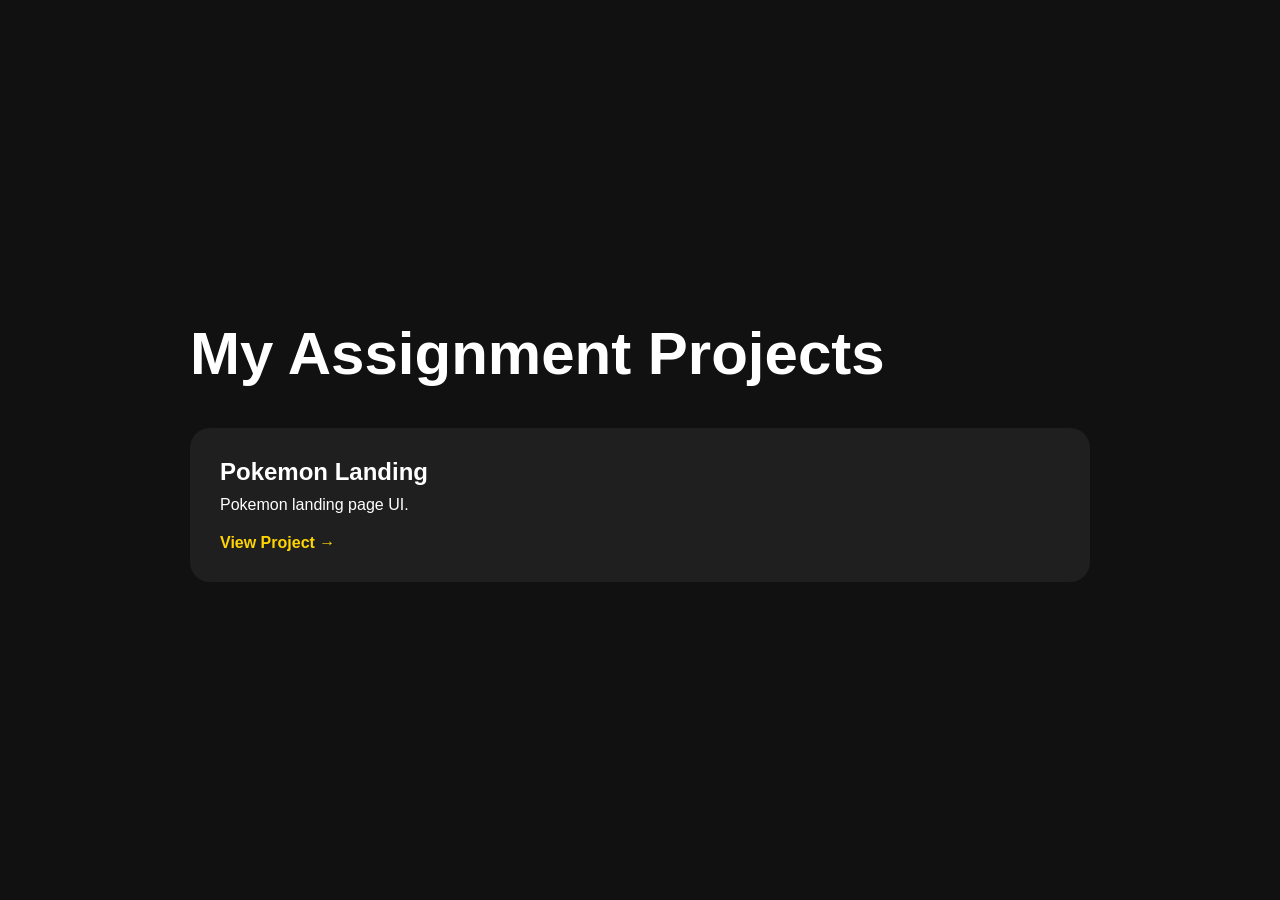
==== index.html @ 38b475bb "feat: add UI showcase homepage and Pokemon landing page" ====
<!DOCTYPE html>
<html lang="en">
<head>
  <meta charset="UTF-8" />
  <meta name="viewport" content="width=device-width, initial-scale=1.0"/>

  <title>Assignment Showcase</title>

  <style>
    *{
      margin:0;
      padding:0;
      box-sizing:border-box;
      font-family:Arial, sans-serif;
    }

    body{
      min-height:100vh;
      background:#111;
      color:#fff;
      display:flex;
      justify-content:center;
      align-items:center;
      padding:40px;
    }

    .container{
      width:100%;
      max-width:900px;
    }

    h1{
      font-size:60px;
      margin-bottom:40px;
    }

    .projects{
      display:grid;
      grid-template-columns:repeat(auto-fit, minmax(250px,1fr));
      gap:20px;
    }

    .card{
      background:#1f1f1f;
      padding:30px;
      border-radius:20px;
      transition:0.3s;
    }

    .card:hover{
      transform:translateY(-5px);
    }

    .card h2{
      margin-bottom:10px;
    }

    .card a{
      display:inline-block;
      margin-top:20px;
      text-decoration:none;
      color:#ffd400;
      font-weight:bold;
    }
  </style>
</head>

<body>

  <div class="container">

    <h1>My Assignment Projects</h1>

    <div class="projects">

      <div class="card">
        <h2>Pokemon Landing</h2>

        <p>
        Pokemon landing page UI.
        </p>

        <a href="./AssignmentOne/index.html">
          View Project →
        </a>
      </div>

    </div>

  </div>

</body>
</html>
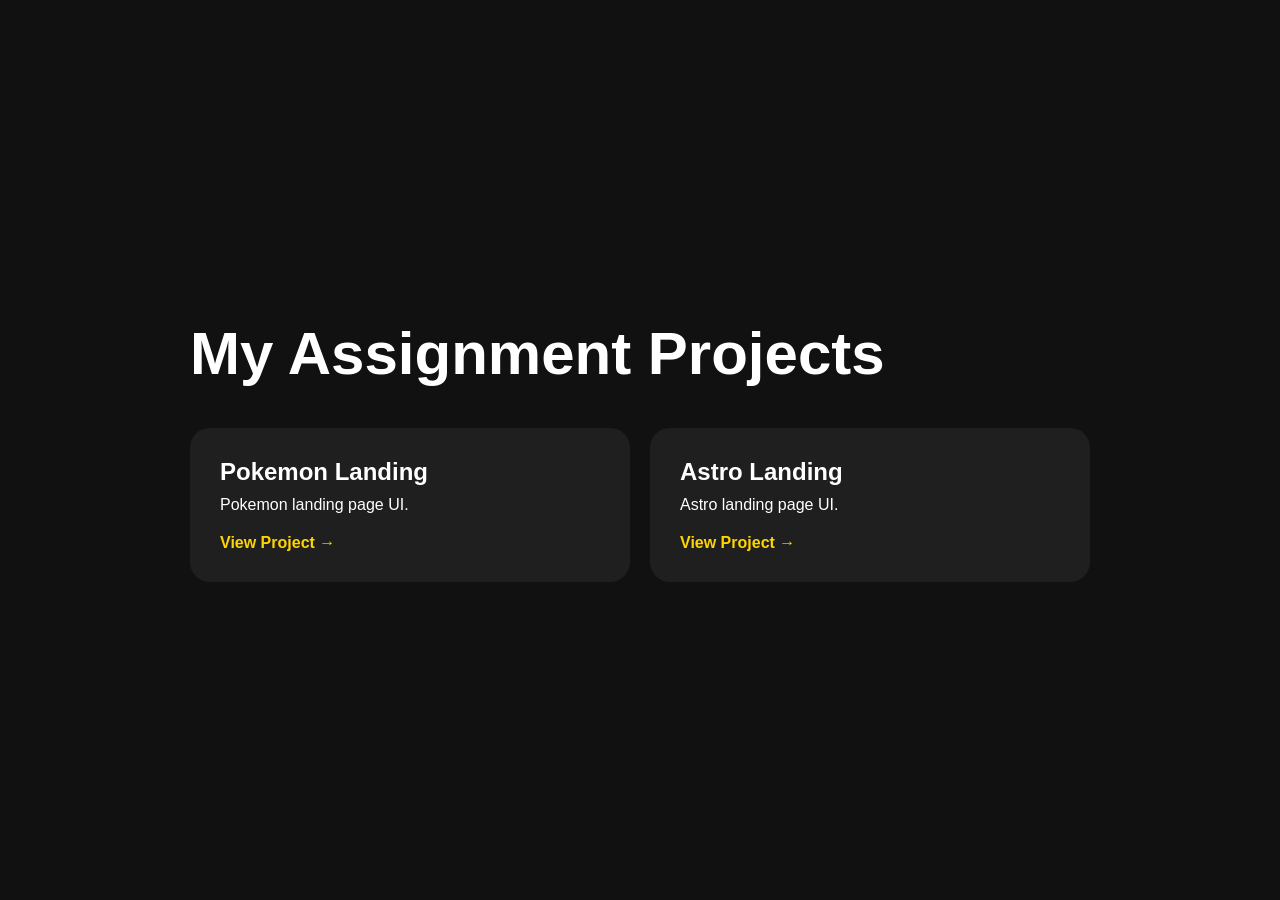
==== commit 52c8f086: "feat: UI showcase homepage" ====
--- a/index.html
+++ b/index.html
@@ -85,6 +85,18 @@
         </a>
       </div>
 
+      <div class="card">
+        <h2>Astro Landing</h2>
+
+        <p>
+        Astro landing page UI.
+        </p>
+
+        <a href="./AssignmentTwo/index.html">
+          View Project →
+        </a>
+      </div>
+
     </div>
 
   </div>
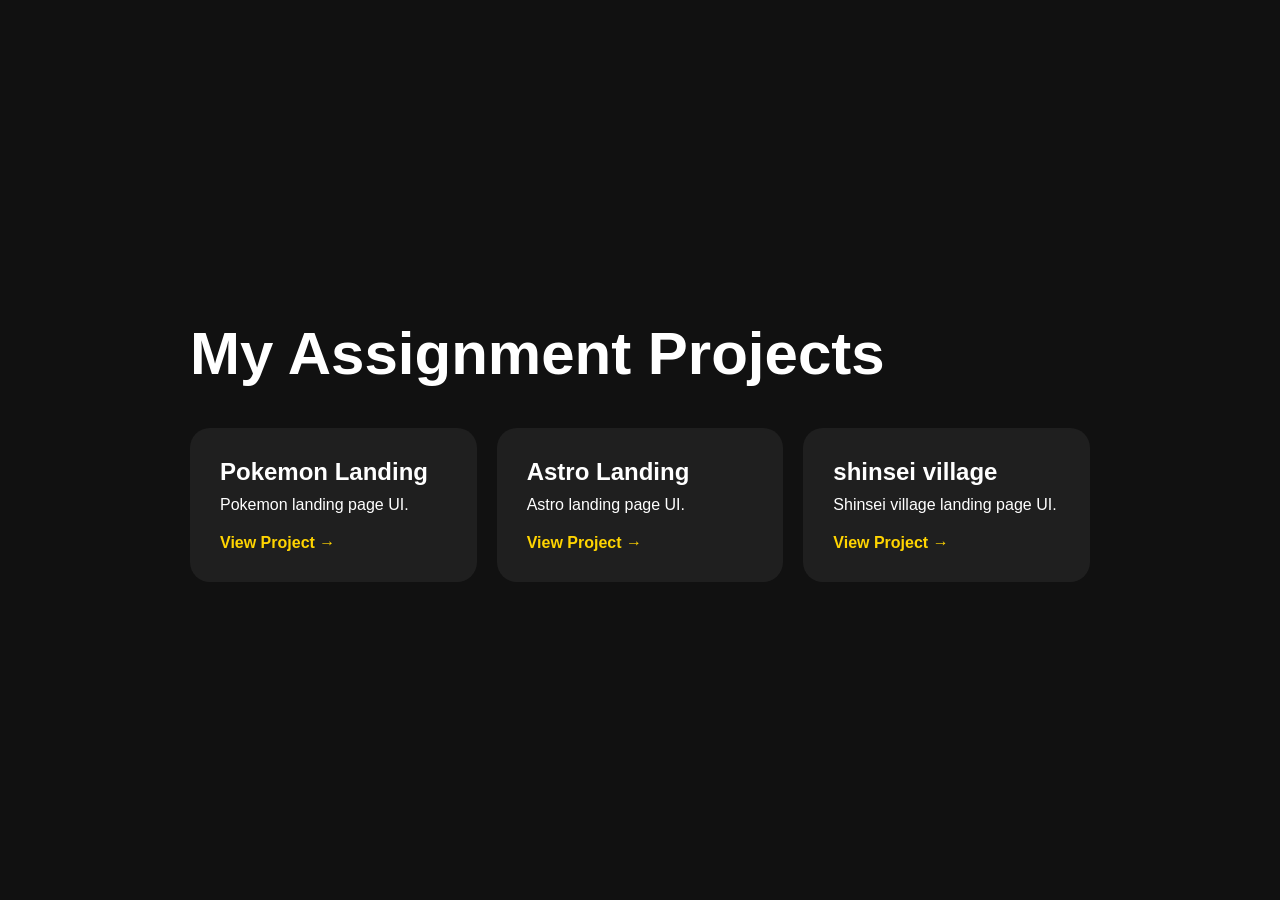
==== commit b0cf32a5: "feat: add shensei village in main index.html" ====
--- a/index.html
+++ b/index.html
@@ -96,6 +96,17 @@
           View Project →
         </a>
       </div>
+      <div class="card">
+        <h2>shinsei village</h2>
+
+        <p>
+        Shinsei village landing page UI.
+        </p>
+
+        <a href="./AssignmentThree/index.html">
+          View Project →
+        </a>
+      </div>
 
     </div>
 
